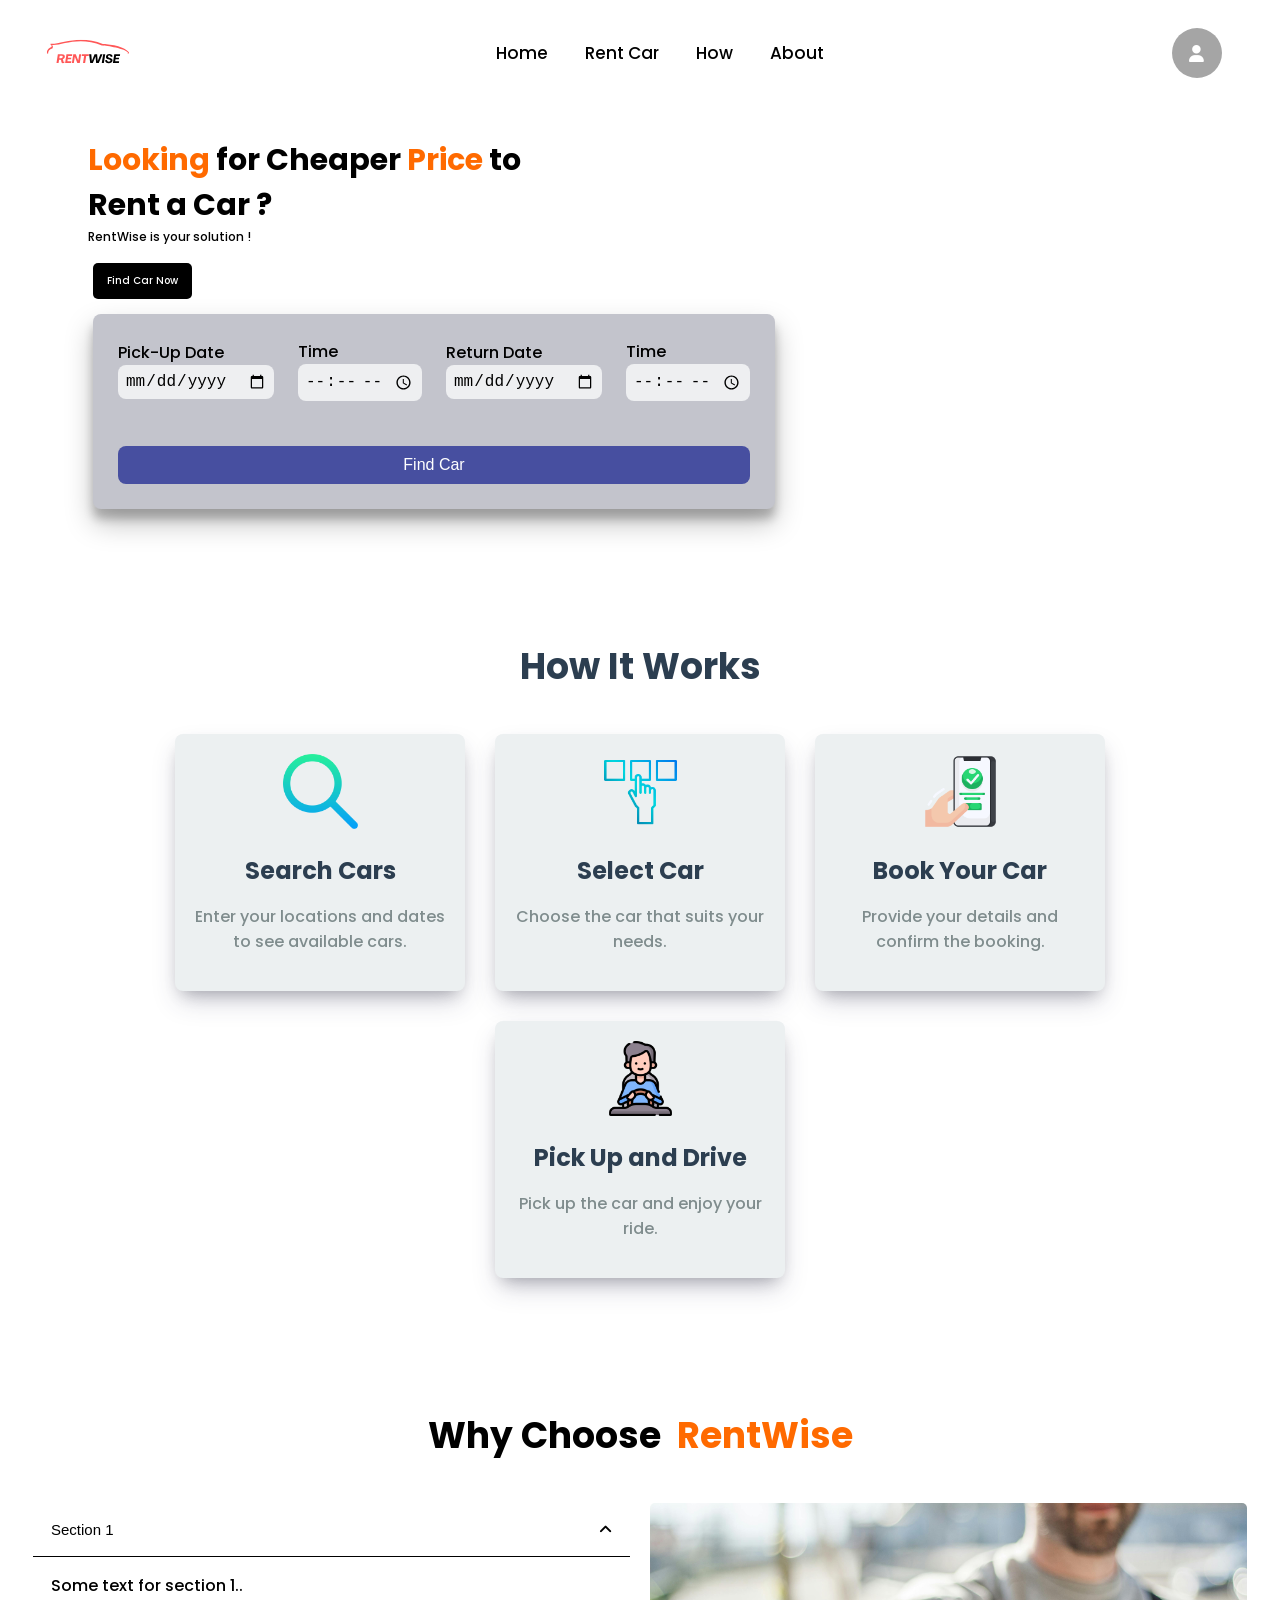
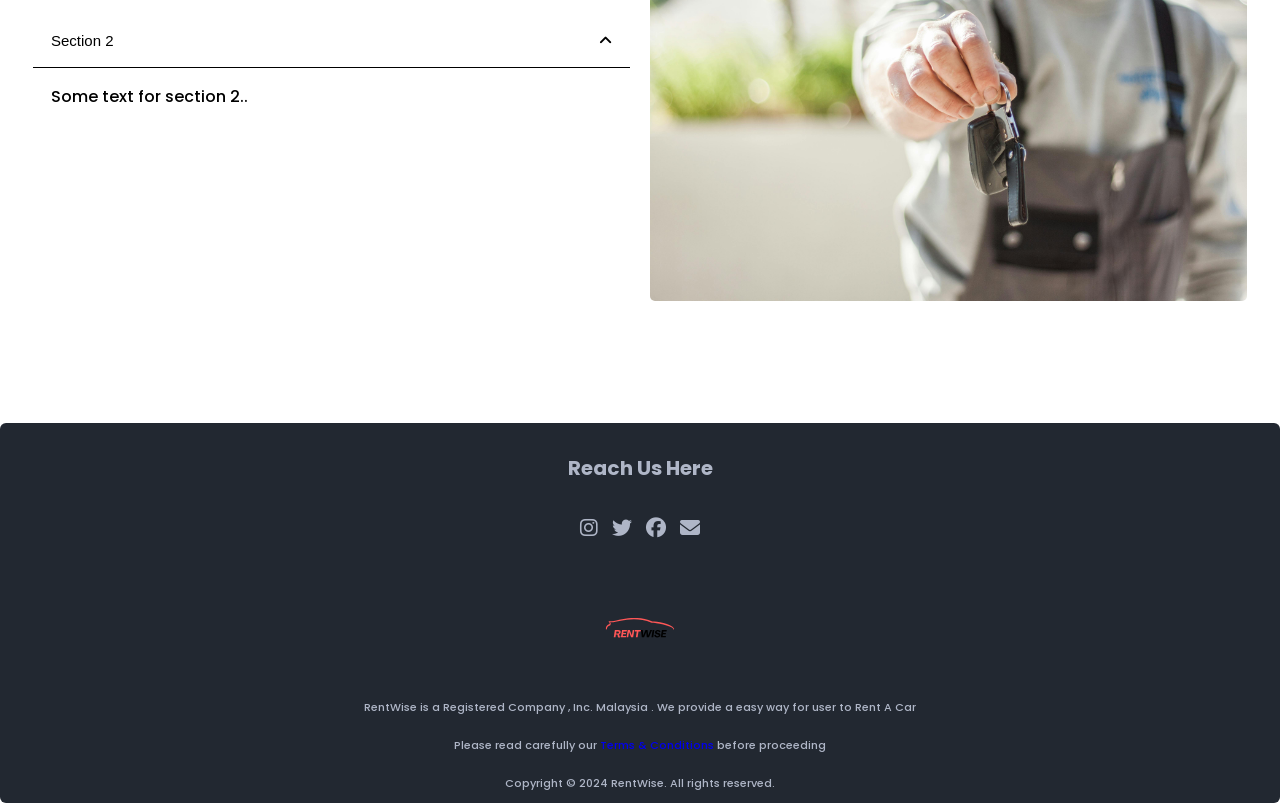
==== homepage.html @ bb1b6e1f "Add files via upload" ====
<!DOCTYPE html>
<html lang="en">
    <head>
        <meta charset="UTF-8">
        <meta name="viewport" content="width=device-width, initial-scale=1.0">
        <link rel="icon" type="image/x-icon" href="C:\Assignment ASG\CarRentalInUMT\web\images\RentWiseFavIcon.svg">
        <title>RentWise | Rent Car</title>
        <link rel="stylesheet" href="https://cdnjs.cloudflare.com/ajax/libs/font-awesome/6.5.2/css/all.min.css">
        <link rel="stylesheet" href="css\home.css">
        <link rel="stylesheet" href="css\basicStyle.css">
    </head>
    <script>
        function submitOrderHistoryForm(event) {
            event.preventDefault();
            document.getElementById('orderHistoryForm').submit();
        }
    </script>
    <body>
        <!-- Nav Bar -->
        <nav>
            <img class="nav-logo" src="images/RentWiseLogo.svg" alt="">
            <ul class="nav-bar">
                <li><a href="homepage.jsp">Home</a></li>
                <li><a href="booking.jsp">Rent Car</a></li>
                <li><a href="#How">How</a></li>
                <li><a href="#whyUs">About</a></li>
            </ul>
            <div class="nav-button">
                <div class="dropdown">
                    <button class="dropbtn"><i class="fas fa-user"></i></button>
                    <div class="dropdown-content">
                        <a href="profile.jsp">Profile</a>
                        <form id="orderHistoryForm" action="OrderHistoryServlet" method="post" style="display: none;"></form>
                        <a href="#" onclick="submitOrderHistoryForm(event)">Order History</a>
                        <a href="index.html">Log Out</a>
                    </div>
                </div>
            </div>   
        </nav>

        <!-- Content -->
        <div class="container">
            <div class="content">
                <p class="heading"><b><span>Looking</span> for Cheaper <span>Price</span> to Rent a Car ?</b></p>
                <p class="sub-heading">RentWise is your solution !</p>
                <div class="content-button">
                    <a href="booking.jsp" class="button">Find Car Now</a>
                </div>        
            </div>
        </div>

        <!-- ChooseDate -->
        <section>
            <div class="form-container">
                <form action="viewAvailableCars" method="post">
                    <div class="input-box">
                        <span class="form">Pick-Up Date</span>
                        <input type="date" name="pickup_date" required>
                    </div>
                    <div class="input-box">
                        <span class="form">Time</span>
                        <input type="time" name="pickup_time" required>
                    </div>
                    <div class="input-box">
                        <span class="form">Return Date</span>
                        <input type="date" name="return_date" required>
                    </div>
                    <div class="input-box">
                        <span class="form">Time</span>
                        <input type="time" name="return_time" required>
                    </div>
                    <input type="submit" class="btn" value="Find Car">
                </form>
            </div>
        </section>


        <!-- How it Works Section -->
        <div class="how-it-works">
            <h2 id="How">How It Works</h2>
            <div class="steps">
                <div class="step">
                    <img src="images/search.png" alt="Search">
                    <h3>Search Cars</h3>
                    <p>Enter your locations and dates to see available cars.</p>
                </div>
                <div class="step">
                    <img src="images/select.png" alt="Select">
                    <h3>Select Car</h3>
                    <p>Choose the car that suits your needs.</p>
                </div>
                <div class="step">
                    <img src="images/booking.png" alt="Book">
                    <h3>Book Your Car</h3>
                    <p>Provide your details and confirm the booking.</p>
                </div>
                <div class="step">
                    <img src="images/drive.png" alt="Drive">
                    <h3>Pick Up and Drive</h3>
                    <p>Pick up the car and enjoy your ride.</p>
                </div>
            </div>
        </div>
        <!-- Why Us Section -->
        <div class="whyUs" id="whyUs">
            <h2>Why Choose &nbsp;<span>RentWise</span></h2>
            <div class="content-wrapper">
                <div class="accordion-container">
                    <button class="accordion">
                        Section 1
                        <div class="downArrow">
                            <i class="fa fa-angle-up" aria-hidden="true"></i>
                        </div>
                    </button>
                    <div class="panel" style="max-height: none;">
                        <p>Some text for section 1..</p>
                    </div>
                    <button class="accordion">
                        Section 2
                        <div class="downArrow">
                            <i class="fa fa-angle-up" aria-hidden="true"></i>
                        </div>
                    </button>
                    <div class="panel" style="max-height: none;">
                        <p>Some text for section 2..</p>
                    </div>
                </div>
                <div class="rent-img">
                    <img src="images/rentCarPic.jpg" alt="Rent Car Picture">
                </div>
            </div>
        </div>

        <!-- Footer Section -->
        <footer>
            <section class="footer">
                <div class="footer-content">
                    <h3 class="reachUs">Reach Us Here</h3>
                    <ul class="followUs">
                        <li><a href="https://www.instagram.com/pixiescreenofficial?igsh=MXYyNHB3OHpnd3BvYw%3D%3D&utm_source=qr" target="_blank"><i class="fab fa-brands fa-instagram"></i></a></li>
                        <li><a href="https://twitter.com/PixieOfficials" target="_blank"><i class="fab fa-brands fa-twitter"></i></a></li>
                        <li><a href="https://www.facebook.com/profile.php?id=61555861731834" target="_blank"><i class="fab fa-brands fa-facebook"></i></a></li>
                        <li><a href="mailto:pixiescreen@gmail.com" target="_blank"><i class="fas fa-regular fa-envelope"></i></a></li>
                    </ul>
                </div>
                <div class="footer-content">
                    <img src="images/RentWiseLogo.svg" alt="RentWise Logo"/>
                </div>
                <p class="copyrightFooter">RentWise is a Registered Company , Inc. Malaysia . We provide a easy way for user to Rent A Car</p>
                <p class="copyrightFooter">Please read carefully our <a href="termsCondition.jsp" target="_blank" style="text-decoration: none">Terms & Conditions</a> before proceeding</p>
                <p class="copyrightFooter">Copyright &copy; 2024 RentWise. All rights reserved.</p>
            </section>
        </footer>

        <script>
            var acc = document.getElementsByClassName("accordion");
            var i;

            for (i = 0; i < acc.length; i++) {
              acc[i].addEventListener("click", function() {
                this.classList.toggle("active");
                var panel = this.nextElementSibling;
                if (panel.style.maxHeight){
                  panel.style.maxHeight = null;
                } else {
                  panel.style.maxHeight = panel.scrollHeight + "px";
                } 
              });
            }
            </script>
    </body>
</html>
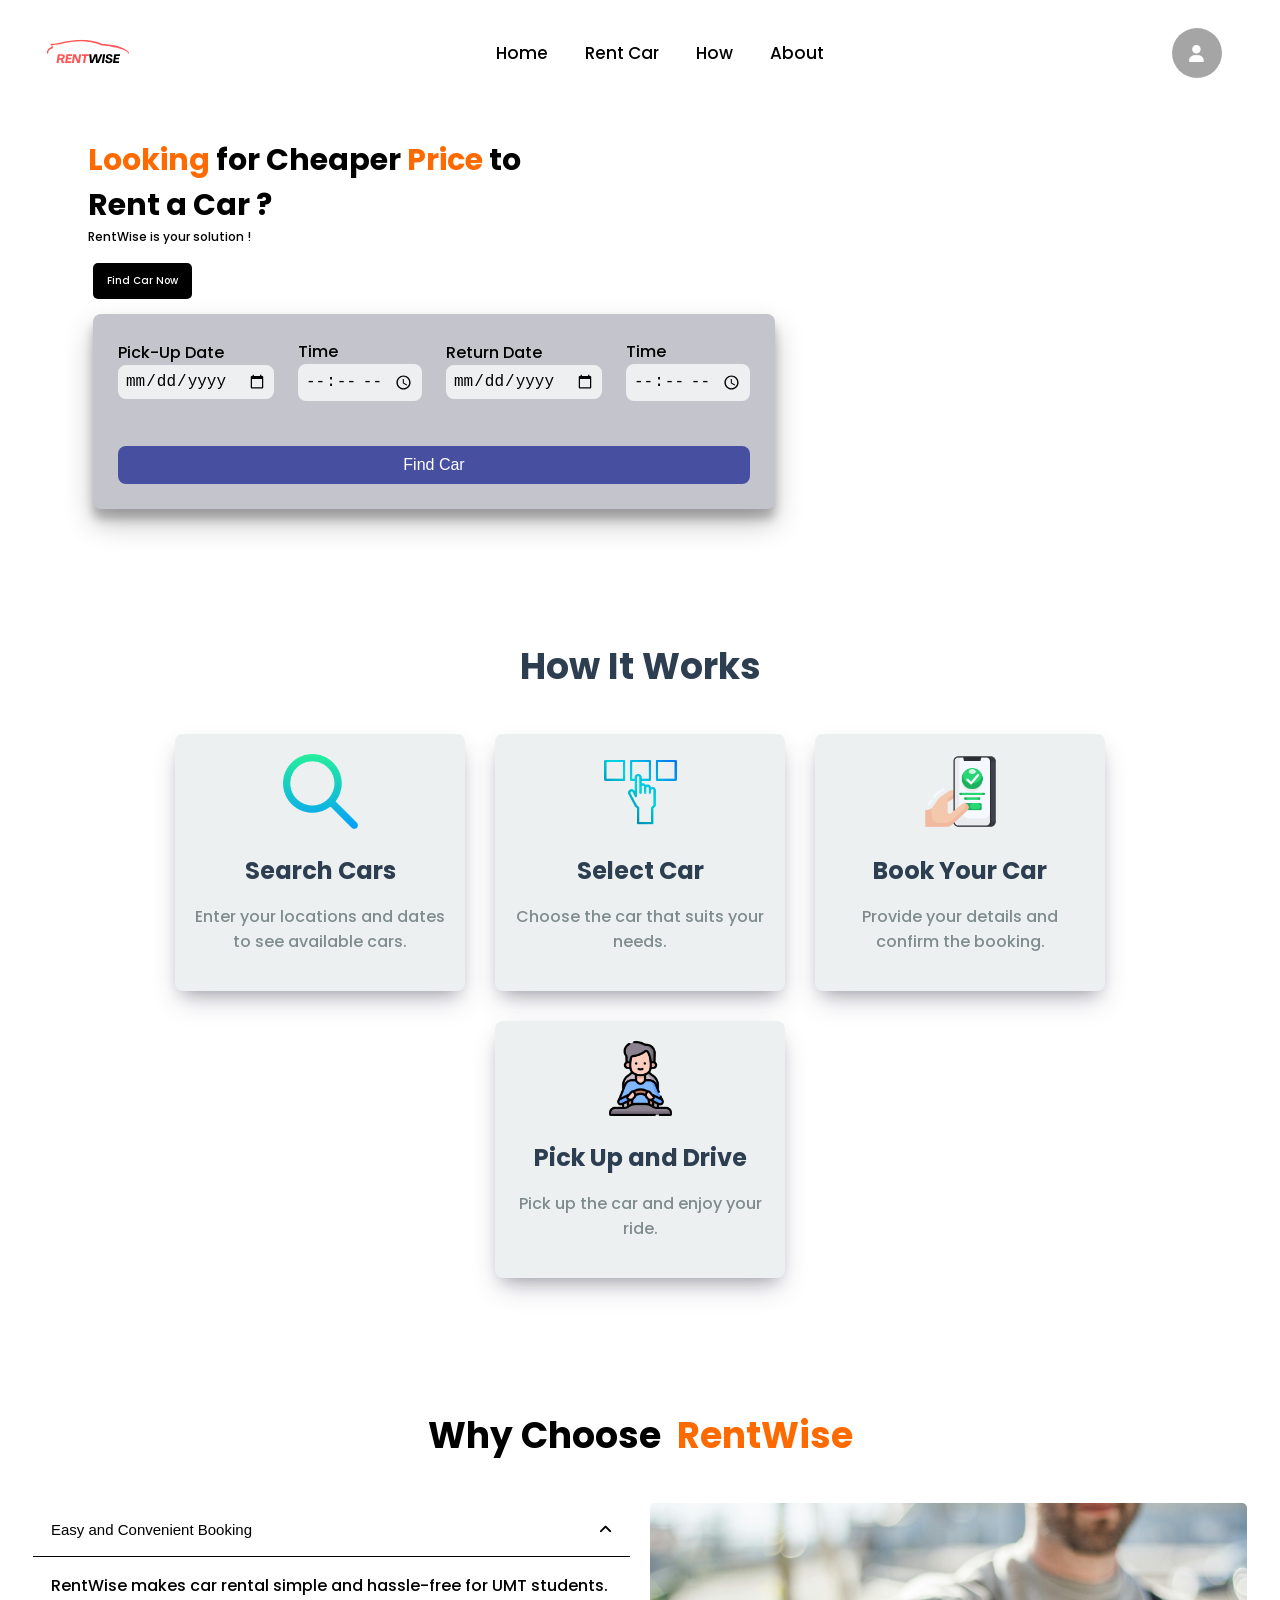
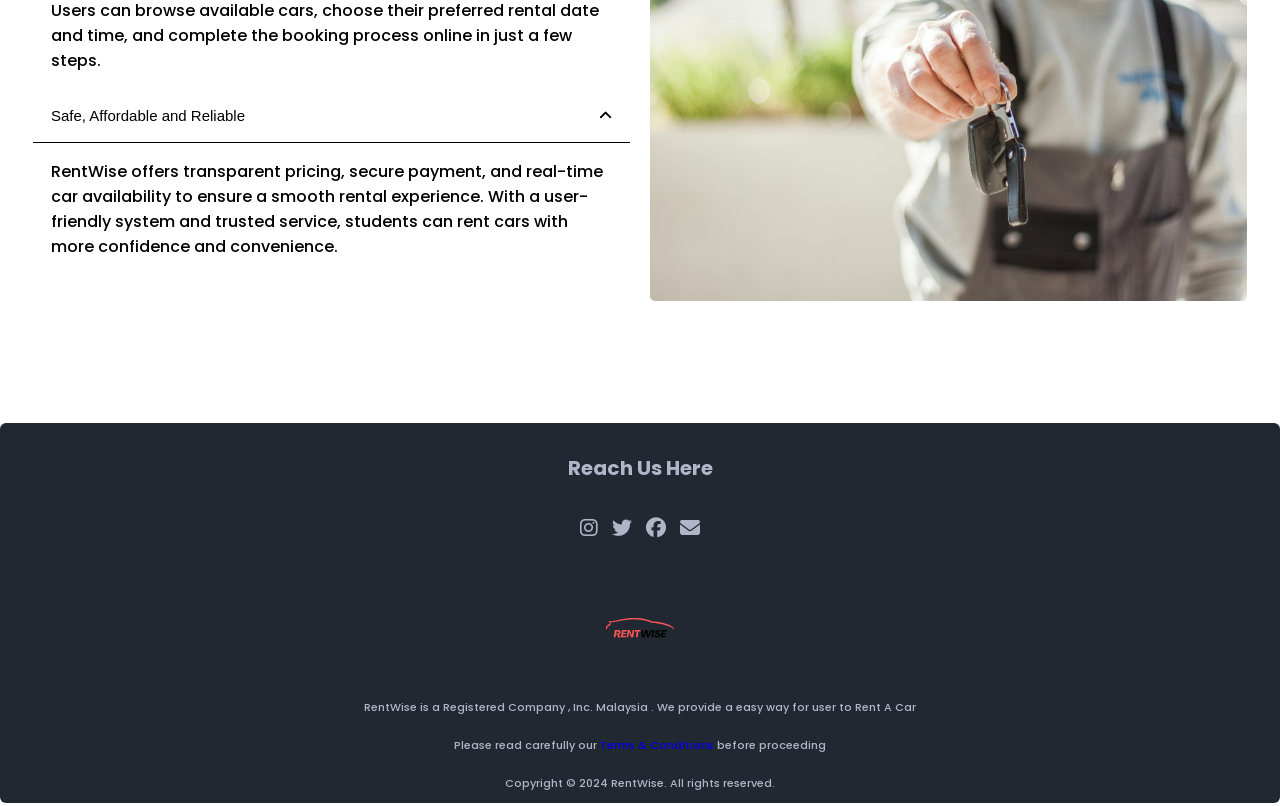
==== commit e7d91ad0: "Enhance accordion content with specific details Updated accordion sections with detailed description" ====
--- a/homepage.html
+++ b/homepage.html
@@ -107,22 +107,22 @@
             <div class="content-wrapper">
                 <div class="accordion-container">
                     <button class="accordion">
-                        Section 1
+                        Easy and Convenient Booking
                         <div class="downArrow">
                             <i class="fa fa-angle-up" aria-hidden="true"></i>
                         </div>
                     </button>
                     <div class="panel" style="max-height: none;">
-                        <p>Some text for section 1..</p>
+                        <p>RentWise makes car rental simple and hassle-free for UMT students. Users can browse available cars, choose their preferred rental date and time, and complete the booking process online in just a few steps.</p>
                     </div>
                     <button class="accordion">
-                        Section 2
+                        Safe, Affordable and Reliable
                         <div class="downArrow">
                             <i class="fa fa-angle-up" aria-hidden="true"></i>
                         </div>
                     </button>
                     <div class="panel" style="max-height: none;">
-                        <p>Some text for section 2..</p>
+                        <p>RentWise offers transparent pricing, secure payment, and real-time car availability to ensure a smooth rental experience. With a user-friendly system and trusted service, students can rent cars with more confidence and convenience.</p>
                     </div>
                 </div>
                 <div class="rent-img">
@@ -169,4 +169,4 @@
             }
             </script>
     </body>
-</html>+</html>
